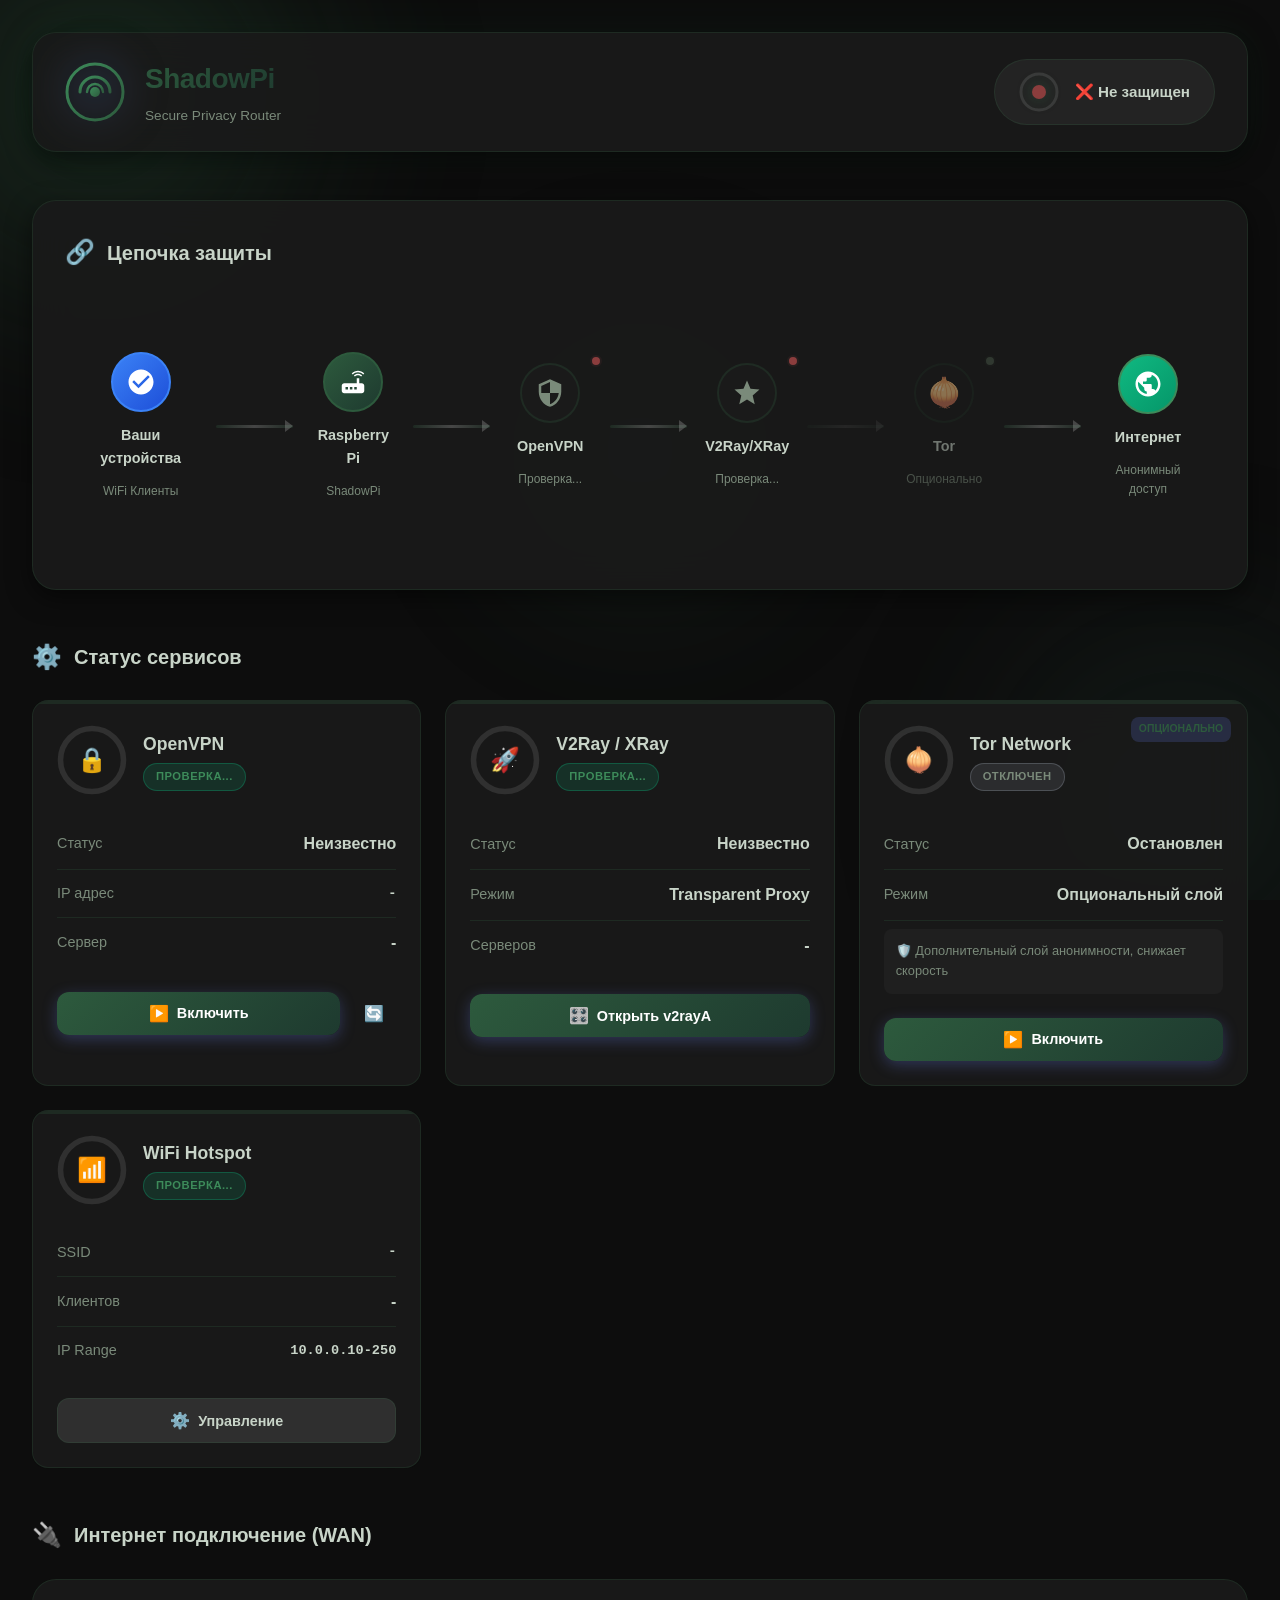
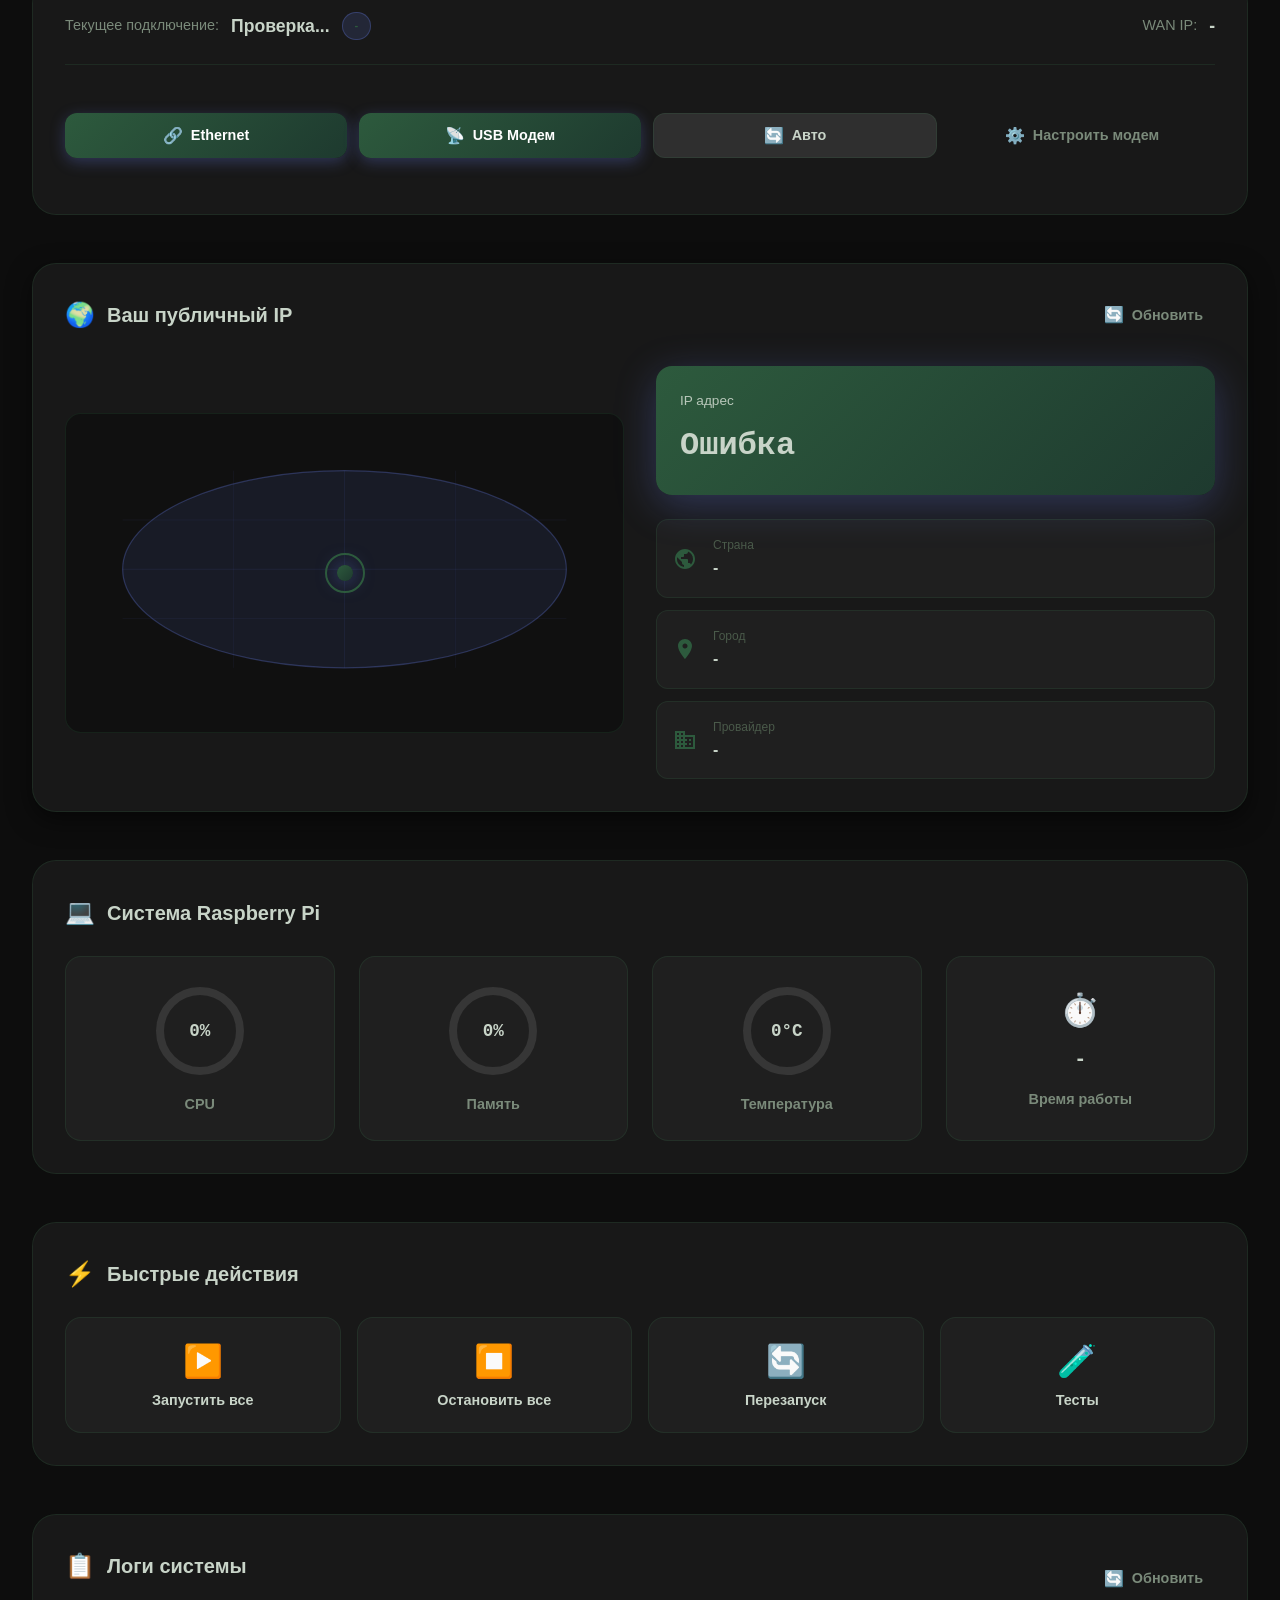
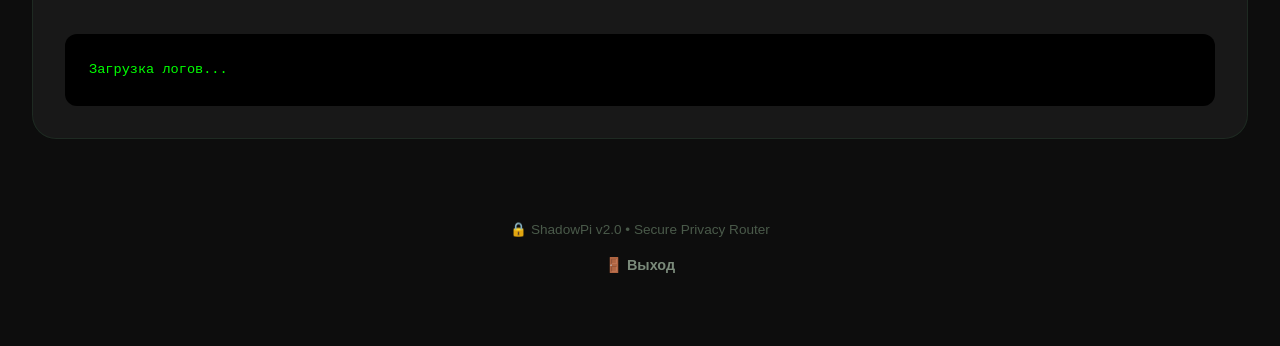
==== web-ui/index.html @ bc1d00bb "ShadowPi: privacy router for Raspberry Pi Wi-Fi router that chains OpenVPN, V2Ray/Xray and optional " ====
<!DOCTYPE html>
<html lang="ru">

<head>
    <meta charset="UTF-8">
    <meta name="viewport" content="width=device-width, initial-scale=1.0">
    <title>ShadowPi Control Panel</title>
    <meta name="description" content="ShadowPi - Панель управления защищённым роутером на Raspberry Pi">
    <!-- No external resources - full privacy -->
    <link rel="stylesheet" href="style.css">
</head>

<body>
    <!-- Animated Background -->
    <div class="bg-animation">
        <div class="floating-orb orb-1"></div>
        <div class="floating-orb orb-2"></div>
        <div class="floating-orb orb-3"></div>
    </div>

    <div class="container">
        <header>
            <div class="logo">
                <div class="logo-icon">
                    <svg viewBox="0 0 60 60" fill="none">
                        <circle cx="30" cy="30" r="28" stroke="url(#logoGrad)" stroke-width="3" />
                        <path d="M15 30C15 21.7157 21.7157 15 30 15C38.2843 15 45 21.7157 45 30" stroke="url(#logoGrad)"
                            stroke-width="3" stroke-linecap="round" />
                        <path d="M22 30C22 25.5817 25.5817 22 30 22C34.4183 22 38 25.5817 38 30" stroke="url(#logoGrad)"
                            stroke-width="2.5" stroke-linecap="round" />
                        <circle cx="30" cy="30" r="5" fill="url(#logoGrad)" />
                        <defs>
                            <linearGradient id="logoGrad" x1="0%" y1="0%" x2="100%" y2="100%">
                                <stop offset="0%" style="stop-color:#3d8b5a" />
                                <stop offset="100%" style="stop-color:#2d5a3d" />
                            </linearGradient>
                        </defs>
                    </svg>
                </div>
                <div class="logo-text">
                    <h1>ShadowPi</h1>
                    <span class="logo-subtitle">Secure Privacy Router</span>
                </div>
            </div>
            <div class="header-status">
                <div class="status-badge" id="mainStatus">
                    <div class="status-ring">
                        <svg viewBox="0 0 40 40">
                            <circle cx="20" cy="20" r="18" class="status-ring-bg" />
                            <circle cx="20" cy="20" r="18" class="status-ring-progress" id="statusRing" />
                        </svg>
                        <span class="status-dot"></span>
                    </div>
                    <span id="statusText">Проверка...</span>
                </div>
            </div>
        </header>

        <!-- Proxy Chain Visualization -->
        <section class="proxy-chain-section">
            <h2 class="section-title">
                <span class="section-icon">🔗</span>
                Цепочка защиты
            </h2>
            <div class="proxy-chain">
                <div class="chain-node client-node" id="chainClient">
                    <div class="node-icon">
                        <svg viewBox="0 0 24 24" fill="currentColor">
                            <path
                                d="M12 2C6.48 2 2 6.48 2 12s4.48 10 10 10 10-4.48 10-10S17.52 2 12 2zm-2 15l-5-5 1.41-1.41L10 14.17l7.59-7.59L19 8l-9 9z" />
                        </svg>
                    </div>
                    <span class="node-label">Ваши устройства</span>
                    <span class="node-detail">WiFi Клиенты</span>
                </div>

                <div class="chain-arrow active" id="arrowWifi">
                    <div class="arrow-line"></div>
                    <div class="arrow-packets">
                        <span class="packet"></span>
                        <span class="packet"></span>
                        <span class="packet"></span>
                    </div>
                </div>

                <div class="chain-node router-node" id="chainRouter">
                    <div class="node-icon">
                        <svg viewBox="0 0 24 24" fill="currentColor">
                            <path
                                d="M20.2 5.9l.8-.8C19.6 3.7 17.8 3 16 3s-3.6.7-5 2.1l.8.8C13 4.8 14.5 4.2 16 4.2s3 .6 4.2 1.7zm-.9.8c-.9-.9-2.1-1.4-3.3-1.4s-2.4.5-3.3 1.4l.8.8c.7-.7 1.6-1 2.5-1 .9 0 1.8.3 2.5 1l.8-.8zM19 13h-2V9h-2v4H5c-1.1 0-2 .9-2 2v4c0 1.1.9 2 2 2h14c1.1 0 2-.9 2-2v-4c0-1.1-.9-2-2-2zM8 18H6v-2h2v2zm3.5 0h-2v-2h2v2zm3.5 0h-2v-2h2v2z" />
                        </svg>
                    </div>
                    <span class="node-label">Raspberry Pi</span>
                    <span class="node-detail">ShadowPi</span>
                </div>

                <div class="chain-arrow" id="arrowVpn">
                    <div class="arrow-line"></div>
                    <div class="arrow-packets">
                        <span class="packet"></span>
                        <span class="packet"></span>
                        <span class="packet"></span>
                    </div>
                </div>

                <div class="chain-node vpn-node" id="chainVpn">
                    <div class="node-status"></div>
                    <div class="node-icon">
                        <svg viewBox="0 0 24 24" fill="currentColor">
                            <path
                                d="M12 1L3 5v6c0 5.55 3.84 10.74 9 12 5.16-1.26 9-6.45 9-12V5l-9-4zm0 10.99h7c-.53 4.12-3.28 7.79-7 8.94V12H5V6.3l7-3.11v8.8z" />
                        </svg>
                    </div>
                    <span class="node-label">OpenVPN</span>
                    <span class="node-detail" id="vpnChainStatus">Проверка...</span>
                </div>

                <div class="chain-arrow" id="arrowV2ray">
                    <div class="arrow-line"></div>
                    <div class="arrow-packets">
                        <span class="packet"></span>
                        <span class="packet"></span>
                        <span class="packet"></span>
                    </div>
                </div>

                <div class="chain-node v2ray-node" id="chainV2ray">
                    <div class="node-status"></div>
                    <div class="node-icon">
                        <svg viewBox="0 0 24 24" fill="currentColor">
                            <path
                                d="M12 17.27L18.18 21l-1.64-7.03L22 9.24l-7.19-.61L12 2 9.19 8.63 2 9.24l5.46 4.73L5.82 21z" />
                        </svg>
                    </div>
                    <span class="node-label">V2Ray/XRay</span>
                    <span class="node-detail" id="v2rayChainStatus">Проверка...</span>
                </div>

                <div class="chain-arrow optional" id="arrowTor">
                    <div class="arrow-line"></div>
                    <div class="arrow-packets">
                        <span class="packet"></span>
                        <span class="packet"></span>
                        <span class="packet"></span>
                    </div>
                </div>

                <div class="chain-node tor-node optional" id="chainTor">
                    <div class="node-status"></div>
                    <div class="node-icon">🧅</div>
                    <span class="node-label">Tor</span>
                    <span class="node-detail" id="torChainStatus">Опционально</span>
                </div>

                <div class="chain-arrow" id="arrowInternet">
                    <div class="arrow-line"></div>
                    <div class="arrow-packets">
                        <span class="packet"></span>
                        <span class="packet"></span>
                        <span class="packet"></span>
                    </div>
                </div>

                <div class="chain-node internet-node">
                    <div class="node-icon">
                        <svg viewBox="0 0 24 24" fill="currentColor">
                            <path
                                d="M12 2C6.48 2 2 6.48 2 12s4.48 10 10 10 10-4.48 10-10S17.52 2 12 2zm-1 17.93c-3.95-.49-7-3.85-7-7.93 0-.62.08-1.21.21-1.79L9 15v1c0 1.1.9 2 2 2v1.93zm6.9-2.54c-.26-.81-1-1.39-1.9-1.39h-1v-3c0-.55-.45-1-1-1H8v-2h2c.55 0 1-.45 1-1V7h2c1.1 0 2-.9 2-2v-.41c2.93 1.19 5 4.06 5 7.41 0 2.08-.8 3.97-2.1 5.39z" />
                        </svg>
                    </div>
                    <span class="node-label">Интернет</span>
                    <span class="node-detail" id="internetStatus">Анонимный доступ</span>
                </div>
            </div>
        </section>

        <!-- Services Status Grid -->
        <section class="services-section">
            <h2 class="section-title">
                <span class="section-icon">⚙️</span>
                Статус сервисов
            </h2>
            <div class="services-grid">
                <!-- VPN Service Card -->
                <div class="service-card vpn-service" id="vpnCard">
                    <div class="service-header">
                        <div class="service-gauge">
                            <svg viewBox="0 0 100 100" class="gauge-svg">
                                <circle cx="50" cy="50" r="45" class="gauge-bg" />
                                <circle cx="50" cy="50" r="45" class="gauge-progress vpn-gauge" id="vpnGauge" />
                            </svg>
                            <div class="gauge-icon">🔒</div>
                        </div>
                        <div class="service-info">
                            <h3>OpenVPN</h3>
                            <span class="service-badge" id="vpnBadge">Проверка...</span>
                        </div>
                    </div>
                    <div class="service-details">
                        <div class="detail-row">
                            <span class="detail-label">Статус</span>
                            <span class="detail-value" id="vpnStatus">Неизвестно</span>
                        </div>
                        <div class="detail-row">
                            <span class="detail-label">IP адрес</span>
                            <span class="detail-value mono" id="vpnIP">-</span>
                        </div>
                        <div class="detail-row">
                            <span class="detail-label">Сервер</span>
                            <span class="detail-value" id="vpnServer">-</span>
                        </div>
                    </div>
                    <div class="service-actions">
                        <button class="btn btn-primary" onclick="toggleVPN()" id="vpnToggleBtn">
                            <span class="btn-icon">▶️</span>
                            <span id="vpnButtonText">Включить</span>
                        </button>
                        <button class="btn btn-ghost" onclick="restartVPN()">
                            <span class="btn-icon">🔄</span>
                        </button>
                    </div>
                </div>

                <!-- V2Ray Service Card -->
                <div class="service-card v2ray-service" id="v2rayCard">
                    <div class="service-header">
                        <div class="service-gauge">
                            <svg viewBox="0 0 100 100" class="gauge-svg">
                                <circle cx="50" cy="50" r="45" class="gauge-bg" />
                                <circle cx="50" cy="50" r="45" class="gauge-progress v2ray-gauge" id="v2rayGauge" />
                            </svg>
                            <div class="gauge-icon">🚀</div>
                        </div>
                        <div class="service-info">
                            <h3>V2Ray / XRay</h3>
                            <span class="service-badge" id="v2rayBadge">Проверка...</span>
                        </div>
                    </div>
                    <div class="service-details">
                        <div class="detail-row">
                            <span class="detail-label">Статус</span>
                            <span class="detail-value" id="v2rayStatus">Неизвестно</span>
                        </div>
                        <div class="detail-row">
                            <span class="detail-label">Режим</span>
                            <span class="detail-value" id="v2rayMode">Transparent Proxy</span>
                        </div>
                        <div class="detail-row">
                            <span class="detail-label">Серверов</span>
                            <span class="detail-value" id="v2rayServers">-</span>
                        </div>
                    </div>
                    <div class="service-actions">
                        <button class="btn btn-primary" onclick="openV2rayUI()">
                            <span class="btn-icon">🎛️</span>
                            <span>Открыть v2rayA</span>
                        </button>
                    </div>
                </div>

                <!-- Tor Service Card -->
                <div class="service-card tor-service" id="torCard">
                    <div class="service-header">
                        <div class="service-gauge">
                            <svg viewBox="0 0 100 100" class="gauge-svg">
                                <circle cx="50" cy="50" r="45" class="gauge-bg" />
                                <circle cx="50" cy="50" r="45" class="gauge-progress tor-gauge" id="torGauge" />
                            </svg>
                            <div class="gauge-icon">🧅</div>
                        </div>
                        <div class="service-info">
                            <h3>Tor Network</h3>
                            <span class="service-badge secondary" id="torBadge">Отключен</span>
                        </div>
                        <span class="optional-badge">Опционально</span>
                    </div>
                    <div class="service-details">
                        <div class="detail-row">
                            <span class="detail-label">Статус</span>
                            <span class="detail-value" id="torStatus">Остановлен</span>
                        </div>
                        <div class="detail-row">
                            <span class="detail-label">Режим</span>
                            <span class="detail-value">Опциональный слой</span>
                        </div>
                        <p class="service-note">🛡️ Дополнительный слой анонимности, снижает скорость</p>
                    </div>
                    <div class="service-actions">
                        <button class="btn btn-primary" onclick="toggleTor()" id="torToggleBtn">
                            <span class="btn-icon">▶️</span>
                            <span id="torButtonText">Включить</span>
                        </button>
                    </div>
                </div>

                <!-- WiFi Hotspot Card -->
                <div class="service-card wifi-service" id="wifiCard">
                    <div class="service-header">
                        <div class="service-gauge">
                            <svg viewBox="0 0 100 100" class="gauge-svg">
                                <circle cx="50" cy="50" r="45" class="gauge-bg" />
                                <circle cx="50" cy="50" r="45" class="gauge-progress wifi-gauge" id="wifiGauge" />
                            </svg>
                            <div class="gauge-icon">📶</div>
                        </div>
                        <div class="service-info">
                            <h3>WiFi Hotspot</h3>
                            <span class="service-badge" id="wifiBadge">Проверка...</span>
                        </div>
                    </div>
                    <div class="service-details">
                        <div class="detail-row">
                            <span class="detail-label">SSID</span>
                            <span class="detail-value mono" id="wifiSSID">-</span>
                        </div>
                        <div class="detail-row">
                            <span class="detail-label">Клиентов</span>
                            <span class="detail-value" id="wifiClients">-</span>
                        </div>
                        <div class="detail-row">
                            <span class="detail-label">IP Range</span>
                            <span class="detail-value mono">10.0.0.10-250</span>
                        </div>
                    </div>
                    <div class="service-actions">
                        <button class="btn btn-secondary" onclick="toggleWiFi()" id="wifiToggleBtn">
                            <span class="btn-icon">⚙️</span>
                            <span id="wifiButtonText">Управление</span>
                        </button>
                    </div>
                </div>
            </div>
        </section>

        <!-- WAN Management Section -->
        <section class="wan-section">
            <h2 class="section-title">
                <span class="section-icon">🔌</span>
                Интернет подключение (WAN)
            </h2>
            <div class="wan-card">
                <div class="wan-status">
                    <div class="wan-current">
                        <span class="wan-label">Текущее подключение:</span>
                        <span class="wan-value" id="wanCurrent">Проверка...</span>
                        <span class="wan-type-badge" id="wanTypeBadge">-</span>
                    </div>
                    <div class="wan-ip">
                        <span class="wan-label">WAN IP:</span>
                        <span class="wan-value mono" id="wanIP">-</span>
                    </div>
                </div>

                <div class="wan-interfaces" id="wanInterfaces">
                    <!-- Заполняется динамически через JS -->
                </div>

                <div class="wan-actions">
                    <button class="btn btn-primary" onclick="switchWAN('ethernet')">
                        <span class="btn-icon">🔗</span>
                        Ethernet
                    </button>
                    <button class="btn btn-primary" onclick="switchWAN('modem')">
                        <span class="btn-icon">📡</span>
                        USB Модем
                    </button>
                    <button class="btn btn-secondary" onclick="switchWAN('auto')">
                        <span class="btn-icon">🔄</span>
                        Авто
                    </button>
                    <button class="btn btn-ghost" onclick="setupModem()">
                        <span class="btn-icon">⚙️</span>
                        Настроить модем
                    </button>
                </div>

                <div class="modem-info" id="modemInfo" style="display: none;">
                    <div class="modem-header">
                        <span class="modem-icon">📱</span>
                        <span class="modem-name" id="modemName">USB Модем</span>
                        <span class="modem-signal" id="modemSignal">-</span>
                    </div>
                    <div class="modem-details">
                        <div class="modem-detail">
                            <span>Оператор:</span>
                            <strong id="modemOperator">-</strong>
                        </div>
                        <div class="modem-detail">
                            <span>Статус:</span>
                            <strong id="modemState">-</strong>
                        </div>
                    </div>
                </div>
            </div>
        </section>

        <!-- World Map & IP Section -->
        <section class="ip-section">
            <div class="ip-card">
                <div class="ip-header">
                    <h2>
                        <span class="section-icon">🌍</span>
                        Ваш публичный IP
                    </h2>
                    <button class="btn btn-ghost" onclick="checkIP()">
                        <span class="btn-icon">🔄</span>
                        Обновить
                    </button>
                </div>
                <div class="ip-content">
                    <div class="ip-world-map">
                        <div class="world-map-bg">
                            <!-- Simple stylized world map -->
                            <svg viewBox="0 0 400 200" class="map-svg">
                                <!-- Continents simplified -->
                                <ellipse cx="200" cy="100" rx="180" ry="80" fill="rgba(102,126,234,0.1)"
                                    stroke="rgba(102,126,234,0.3)" stroke-width="1" />
                                <!-- Grid lines -->
                                <line x1="20" y1="100" x2="380" y2="100" stroke="rgba(102,126,234,0.15)"
                                    stroke-width="0.5" />
                                <line x1="200" y1="20" x2="200" y2="180" stroke="rgba(102,126,234,0.15)"
                                    stroke-width="0.5" />
                                <line x1="110" y1="20" x2="110" y2="180" stroke="rgba(102,126,234,0.1)"
                                    stroke-width="0.5" />
                                <line x1="290" y1="20" x2="290" y2="180" stroke="rgba(102,126,234,0.1)"
                                    stroke-width="0.5" />
                                <line x1="20" y1="60" x2="380" y2="60" stroke="rgba(102,126,234,0.1)"
                                    stroke-width="0.5" />
                                <line x1="20" y1="140" x2="380" y2="140" stroke="rgba(102,126,234,0.1)"
                                    stroke-width="0.5" />
                            </svg>
                            <div class="location-marker" id="locationMarker">
                                <div class="marker-ping"></div>
                                <div class="marker-dot"></div>
                            </div>
                        </div>
                    </div>
                    <div class="ip-info">
                        <div class="ip-main-display">
                            <span class="ip-label">IP адрес</span>
                            <span class="ip-value" id="publicIP">Проверка...</span>
                        </div>
                        <div class="ip-details-grid">
                            <div class="ip-detail">
                                <svg viewBox="0 0 24 24" fill="currentColor" class="detail-icon">
                                    <path
                                        d="M12 2C6.48 2 2 6.48 2 12s4.48 10 10 10 10-4.48 10-10S17.52 2 12 2zm-1 17.93c-3.95-.49-7-3.85-7-7.93 0-.62.08-1.21.21-1.79L9 15v1c0 1.1.9 2 2 2v1.93zm6.9-2.54c-.26-.81-1-1.39-1.9-1.39h-1v-3c0-.55-.45-1-1-1H8v-2h2c.55 0 1-.45 1-1V7h2c1.1 0 2-.9 2-2v-.41c2.93 1.19 5 4.06 5 7.41 0 2.08-.8 3.97-2.1 5.39z" />
                                </svg>
                                <div class="detail-content">
                                    <span class="detail-label">Страна</span>
                                    <span class="detail-value" id="ipCountry">-</span>
                                </div>
                            </div>
                            <div class="ip-detail">
                                <svg viewBox="0 0 24 24" fill="currentColor" class="detail-icon">
                                    <path
                                        d="M12 2C8.13 2 5 5.13 5 9c0 5.25 7 13 7 13s7-7.75 7-13c0-3.87-3.13-7-7-7zm0 9.5c-1.38 0-2.5-1.12-2.5-2.5s1.12-2.5 2.5-2.5 2.5 1.12 2.5 2.5-1.12 2.5-2.5 2.5z" />
                                </svg>
                                <div class="detail-content">
                                    <span class="detail-label">Город</span>
                                    <span class="detail-value" id="ipCity">-</span>
                                </div>
                            </div>
                            <div class="ip-detail">
                                <svg viewBox="0 0 24 24" fill="currentColor" class="detail-icon">
                                    <path
                                        d="M12 7V3H2v18h20V7H12zM6 19H4v-2h2v2zm0-4H4v-2h2v2zm0-4H4V9h2v2zm0-4H4V5h2v2zm4 12H8v-2h2v2zm0-4H8v-2h2v2zm0-4H8V9h2v2zm0-4H8V5h2v2zm10 12h-8v-2h2v-2h-2v-2h2v-2h-2V9h8v10zm-2-8h-2v2h2v-2zm0 4h-2v2h2v-2z" />
                                </svg>
                                <div class="detail-content">
                                    <span class="detail-label">Провайдер</span>
                                    <span class="detail-value" id="ipOrg">-</span>
                                </div>
                            </div>
                        </div>
                    </div>
                </div>
            </div>
        </section>

        <!-- System Stats Section -->
        <section class="system-section">
            <div class="system-card">
                <h2 class="section-title">
                    <span class="section-icon">💻</span>
                    Система Raspberry Pi
                </h2>
                <div class="system-stats-grid">
                    <div class="stat-card">
                        <div class="stat-ring">
                            <svg viewBox="0 0 100 100">
                                <circle cx="50" cy="50" r="40" class="stat-ring-bg" />
                                <circle cx="50" cy="50" r="40" class="stat-ring-progress cpu-ring" id="cpuRing" />
                            </svg>
                            <div class="stat-ring-value" id="cpuValue">0%</div>
                        </div>
                        <span class="stat-label">CPU</span>
                    </div>
                    <div class="stat-card">
                        <div class="stat-ring">
                            <svg viewBox="0 0 100 100">
                                <circle cx="50" cy="50" r="40" class="stat-ring-bg" />
                                <circle cx="50" cy="50" r="40" class="stat-ring-progress mem-ring" id="memRing" />
                            </svg>
                            <div class="stat-ring-value" id="memValue">0%</div>
                        </div>
                        <span class="stat-label">Память</span>
                    </div>
                    <div class="stat-card">
                        <div class="stat-ring">
                            <svg viewBox="0 0 100 100">
                                <circle cx="50" cy="50" r="40" class="stat-ring-bg" />
                                <circle cx="50" cy="50" r="40" class="stat-ring-progress temp-ring" id="tempRing" />
                            </svg>
                            <div class="stat-ring-value" id="tempValue">0°C</div>
                        </div>
                        <span class="stat-label">Температура</span>
                    </div>
                    <div class="stat-card uptime-card">
                        <div class="uptime-display">
                            <span class="uptime-icon">⏱️</span>
                            <span class="uptime-value" id="uptimeValue">-</span>
                        </div>
                        <span class="stat-label">Время работы</span>
                    </div>
                </div>
            </div>
        </section>

        <!-- Quick Actions Section -->
        <section class="actions-section">
            <div class="actions-card">
                <h2 class="section-title">
                    <span class="section-icon">⚡</span>
                    Быстрые действия
                </h2>
                <div class="actions-grid">
                    <button class="action-btn action-start" onclick="startAll()">
                        <div class="action-icon">▶️</div>
                        <span class="action-label">Запустить все</span>
                    </button>
                    <button class="action-btn action-stop" onclick="stopAll()">
                        <div class="action-icon">⏹️</div>
                        <span class="action-label">Остановить все</span>
                    </button>
                    <button class="action-btn action-restart" onclick="restartAll()">
                        <div class="action-icon">🔄</div>
                        <span class="action-label">Перезапуск</span>
                    </button>
                    <button class="action-btn action-test" onclick="runTests()">
                        <div class="action-icon">🧪</div>
                        <span class="action-label">Тесты</span>
                    </button>
                </div>
            </div>
        </section>

        <!-- Logs Section -->
        <section class="logs-section">
            <div class="logs-card">
                <div class="logs-header">
                    <h2 class="section-title">
                        <span class="section-icon">📋</span>
                        Логи системы
                    </h2>
                    <button class="btn btn-ghost" onclick="refreshLogs()">
                        <span class="btn-icon">🔄</span>
                        Обновить
                    </button>
                </div>
                <div class="logs-container" id="logs">
                    <pre>Загрузка логов...</pre>
                </div>
            </div>
        </section>

        <footer>
            <p>🔒 ShadowPi v2.0 • Secure Privacy Router</p>
            <button class="btn btn-ghost" onclick="logout()" style="margin-top: 0.5rem;">🚪 Выход</button>
        </footer>
    </div>

    <!-- Toast Notifications Container -->
    <div class="toast-container" id="toastContainer"></div>

    <script src="app.js"></script>
</body>

</html>
---- web-ui/style.css ----
/* ShadowPi Control Panel - Enhanced Styles v2.0 */

:root {
    /* Color Palette - Matrix Dark Theme */
    --bg-primary: #0d0d0d;
    --bg-secondary: #1a1a1a;
    --bg-card: rgba(26, 26, 26, 0.9);
    --bg-card-hover: rgba(40, 40, 40, 0.95);

    /* Accent Colors - Muted Matrix Green */
    --accent-primary: #2d5a3d;
    --accent-secondary: #1e3a2f;
    --accent-gradient: linear-gradient(135deg, #2d5a3d 0%, #1e3a2f 100%);

    /* Status Colors */
    --success: #3d8b5a;
    --success-glow: rgba(61, 139, 90, 0.35);
    --warning: #8b7a3d;
    --warning-glow: rgba(139, 122, 61, 0.35);
    --danger: #8b3d3d;
    --danger-glow: rgba(139, 61, 61, 0.35);
    --info: #3d6b8b;

    /* Text Colors */
    --text-primary: #c8d4c8;
    --text-secondary: #7a8a7a;
    --text-muted: #4a5a4a;

    /* Borders */
    --border-color: rgba(61, 139, 90, 0.15);
    --border-glow: rgba(61, 139, 90, 0.25);

    /* Sizing */
    --radius-sm: 8px;
    --radius-md: 12px;
    --radius-lg: 16px;
    --radius-xl: 24px;

    /* Shadows */
    --shadow-sm: 0 2px 8px rgba(0, 0, 0, 0.4);
    --shadow-md: 0 8px 24px rgba(0, 0, 0, 0.5);
    --shadow-lg: 0 16px 48px rgba(0, 0, 0, 0.6);
    --shadow-glow: 0 0 40px rgba(61, 139, 90, 0.1);
}

/* Reset & Base */
*,
*::before,
*::after {
    margin: 0;
    padding: 0;
    box-sizing: border-box;
}

html {
    scroll-behavior: smooth;
}

body {
    font-family: -apple-system, BlinkMacSystemFont, 'Segoe UI', Roboto, 'Helvetica Neue', Arial, sans-serif;
    background: var(--bg-primary);
    color: var(--text-primary);
    min-height: 100vh;
    line-height: 1.6;
    overflow-x: hidden;
}

/* Animated Background */
.bg-animation {
    position: fixed;
    top: 0;
    left: 0;
    width: 100%;
    height: 100%;
    pointer-events: none;
    z-index: 0;
    overflow: hidden;
}

.floating-orb {
    position: absolute;
    border-radius: 50%;
    filter: blur(80px);
    opacity: 0.4;
    animation: float 20s infinite ease-in-out;
}

.orb-1 {
    width: 600px;
    height: 600px;
    background: radial-gradient(circle, var(--accent-primary) 0%, transparent 70%);
    top: -200px;
    left: -200px;
    animation-delay: 0s;
}

.orb-2 {
    width: 500px;
    height: 500px;
    background: radial-gradient(circle, var(--accent-secondary) 0%, transparent 70%);
    bottom: -150px;
    right: -150px;
    animation-delay: -7s;
}

.orb-3 {
    width: 400px;
    height: 400px;
    background: radial-gradient(circle, var(--success) 0%, transparent 70%);
    top: 50%;
    left: 50%;
    transform: translate(-50%, -50%);
    animation-delay: -14s;
    opacity: 0.2;
}

@keyframes float {

    0%,
    100% {
        transform: translate(0, 0) scale(1);
    }

    25% {
        transform: translate(50px, -30px) scale(1.05);
    }

    50% {
        transform: translate(-30px, 50px) scale(0.95);
    }

    75% {
        transform: translate(-50px, -20px) scale(1.02);
    }
}

/* Container */
.container {
    max-width: 1400px;
    margin: 0 auto;
    padding: 2rem;
    position: relative;
    z-index: 1;
}

/* Header */
header {
    display: flex;
    justify-content: space-between;
    align-items: center;
    margin-bottom: 3rem;
    padding: 1.5rem 2rem;
    background: var(--bg-card);
    backdrop-filter: blur(20px);
    border-radius: var(--radius-xl);
    border: 1px solid var(--border-color);
    box-shadow: var(--shadow-md), var(--shadow-glow);
}

.logo {
    display: flex;
    align-items: center;
    gap: 1.25rem;
}

.logo-icon {
    width: 60px;
    height: 60px;
    display: flex;
    align-items: center;
    justify-content: center;
    animation: pulse-glow 3s infinite ease-in-out;
}

.logo-icon svg {
    width: 100%;
    height: 100%;
    filter: drop-shadow(0 0 20px rgba(102, 126, 234, 0.5));
}

@keyframes pulse-glow {

    0%,
    100% {
        filter: drop-shadow(0 0 20px rgba(102, 126, 234, 0.5));
    }

    50% {
        filter: drop-shadow(0 0 30px rgba(102, 126, 234, 0.8));
    }
}

.logo-text h1 {
    font-size: 1.75rem;
    font-weight: 800;
    background: var(--accent-gradient);
    -webkit-background-clip: text;
    -webkit-text-fill-color: transparent;
    background-clip: text;
    letter-spacing: -0.5px;
}

.logo-subtitle {
    font-size: 0.85rem;
    color: var(--text-secondary);
    font-weight: 500;
}

/* Status Badge */
.header-status {
    display: flex;
    align-items: center;
}

.status-badge {
    display: flex;
    align-items: center;
    gap: 1rem;
    padding: 0.75rem 1.5rem;
    background: rgba(255, 255, 255, 0.05);
    border-radius: 50px;
    border: 1px solid var(--border-color);
}

.status-ring {
    position: relative;
    width: 40px;
    height: 40px;
}

.status-ring svg {
    width: 100%;
    height: 100%;
    transform: rotate(-90deg);
}

.status-ring-bg {
    fill: none;
    stroke: rgba(255, 255, 255, 0.1);
    stroke-width: 3;
}

.status-ring-progress {
    fill: none;
    stroke: var(--success);
    stroke-width: 3;
    stroke-linecap: round;
    stroke-dasharray: 113;
    stroke-dashoffset: 0;
    transition: stroke-dashoffset 0.5s ease, stroke 0.3s ease;
}

.status-dot {
    position: absolute;
    top: 50%;
    left: 50%;
    transform: translate(-50%, -50%);
    width: 14px;
    height: 14px;
    background: var(--success);
    border-radius: 50%;
    box-shadow: 0 0 15px var(--success-glow);
    animation: pulse 2s infinite;
}

@keyframes pulse {

    0%,
    100% {
        transform: translate(-50%, -50%) scale(1);
        opacity: 1;
    }

    50% {
        transform: translate(-50%, -50%) scale(1.1);
        opacity: 0.8;
    }
}

#statusText {
    font-weight: 600;
    font-size: 0.95rem;
}

/* Section Titles */
.section-title {
    display: flex;
    align-items: center;
    gap: 0.75rem;
    font-size: 1.25rem;
    font-weight: 700;
    margin-bottom: 1.5rem;
    color: var(--text-primary);
}

.section-icon {
    font-size: 1.5rem;
}

/* Proxy Chain Visualization */
.proxy-chain-section {
    margin-bottom: 3rem;
    padding: 2rem;
    background: var(--bg-card);
    backdrop-filter: blur(20px);
    border-radius: var(--radius-xl);
    border: 1px solid var(--border-color);
    box-shadow: var(--shadow-md);
    overflow-x: auto;
}

.proxy-chain {
    display: flex;
    align-items: center;
    justify-content: center;
    gap: 0;
    padding: 2rem 0;
    min-width: 900px;
}

.chain-node {
    display: flex;
    flex-direction: column;
    align-items: center;
    gap: 0.75rem;
    padding: 1.5rem 1rem;
    min-width: 120px;
    position: relative;
    transition: transform 0.3s ease;
}

.chain-node:hover {
    transform: translateY(-5px);
}

.chain-node .node-icon {
    width: 60px;
    height: 60px;
    display: flex;
    align-items: center;
    justify-content: center;
    border-radius: 50%;
    background: var(--bg-secondary);
    border: 2px solid var(--border-color);
    font-size: 1.75rem;
    transition: all 0.3s ease;
}

.chain-node .node-icon svg {
    width: 30px;
    height: 30px;
    fill: var(--text-secondary);
    transition: fill 0.3s ease;
}

.chain-node.active .node-icon {
    border-color: var(--success);
    box-shadow: 0 0 25px var(--success-glow);
}

.chain-node.active .node-icon svg {
    fill: var(--success);
}

.chain-node .node-status {
    position: absolute;
    top: 1rem;
    right: 0.5rem;
    width: 12px;
    height: 12px;
    border-radius: 50%;
    background: var(--text-muted);
    border: 2px solid var(--bg-card);
    transition: all 0.3s ease;
}

.chain-node.active .node-status {
    background: var(--success);
    box-shadow: 0 0 10px var(--success-glow);
}

.chain-node.inactive .node-status {
    background: var(--danger);
}

.chain-node .node-label {
    font-weight: 600;
    font-size: 0.9rem;
    color: var(--text-primary);
    text-align: center;
}

.chain-node .node-detail {
    font-size: 0.75rem;
    color: var(--text-secondary);
    text-align: center;
}

/* Specific node styles */
.client-node .node-icon {
    background: linear-gradient(135deg, #3b82f6 0%, #1d4ed8 100%);
    border-color: #3b82f6;
}

.client-node .node-icon svg {
    fill: white;
}

.router-node .node-icon {
    background: var(--accent-gradient);
    border-color: var(--accent-primary);
    animation: glow-pulse 2s infinite;
}

.router-node .node-icon svg {
    fill: white;
}

@keyframes glow-pulse {

    0%,
    100% {
        box-shadow: 0 0 20px rgba(102, 126, 234, 0.4);
    }

    50% {
        box-shadow: 0 0 35px rgba(102, 126, 234, 0.7);
    }
}

.internet-node .node-icon {
    background: linear-gradient(135deg, #10b981 0%, #059669 100%);
    border-color: var(--success);
}

.internet-node .node-icon svg {
    fill: white;
}

.chain-node.optional {
    opacity: 0.5;
    transition: opacity 0.3s ease;
}

.chain-node.optional.active {
    opacity: 1;
}

/* Chain Arrows */
.chain-arrow {
    display: flex;
    align-items: center;
    position: relative;
    width: 80px;
    height: 40px;
}

.chain-arrow .arrow-line {
    width: 100%;
    height: 3px;
    background: linear-gradient(90deg, var(--border-color) 0%, rgba(255, 255, 255, 0.2) 50%, var(--border-color) 100%);
    border-radius: 2px;
    position: relative;
}

.chain-arrow .arrow-line::after {
    content: '';
    position: absolute;
    right: -6px;
    top: 50%;
    transform: translateY(-50%);
    border: 6px solid transparent;
    border-left: 8px solid rgba(255, 255, 255, 0.2);
}

.chain-arrow.active .arrow-line {
    background: linear-gradient(90deg, var(--success) 0%, rgba(16, 185, 129, 0.5) 50%, var(--success) 100%);
}

.chain-arrow.active .arrow-line::after {
    border-left-color: var(--success);
}

.chain-arrow.optional {
    opacity: 0.3;
}

.chain-arrow.optional.active {
    opacity: 1;
}

/* Animated Packets */
.arrow-packets {
    position: absolute;
    width: 100%;
    height: 100%;
    top: 0;
    left: 0;
    overflow: hidden;
}

.chain-arrow.active .arrow-packets .packet {
    position: absolute;
    width: 8px;
    height: 8px;
    background: var(--success);
    border-radius: 50%;
    top: 50%;
    transform: translateY(-50%);
    animation: packet-flow 1.5s infinite linear;
    box-shadow: 0 0 10px var(--success-glow);
}

.chain-arrow.active .arrow-packets .packet:nth-child(1) {
    animation-delay: 0s;
}

.chain-arrow.active .arrow-packets .packet:nth-child(2) {
    animation-delay: 0.5s;
}

.chain-arrow.active .arrow-packets .packet:nth-child(3) {
    animation-delay: 1s;
}

@keyframes packet-flow {
    0% {
        left: -10px;
        opacity: 0;
    }

    10% {
        opacity: 1;
    }

    90% {
        opacity: 1;
    }

    100% {
        left: calc(100% + 10px);
        opacity: 0;
    }
}

/* Services Grid */
.services-section {
    margin-bottom: 3rem;
}

.services-grid {
    display: grid;
    grid-template-columns: repeat(auto-fit, minmax(300px, 1fr));
    gap: 1.5rem;
}

.service-card {
    background: var(--bg-card);
    backdrop-filter: blur(20px);
    border-radius: var(--radius-lg);
    border: 1px solid var(--border-color);
    padding: 1.5rem;
    transition: all 0.3s ease;
    position: relative;
    overflow: hidden;
}

.service-card::before {
    content: '';
    position: absolute;
    top: 0;
    left: 0;
    right: 0;
    height: 3px;
    background: var(--border-color);
    transition: background 0.3s ease;
}

.service-card.active::before {
    background: var(--success);
    box-shadow: 0 0 20px var(--success-glow);
}

.service-card:hover {
    transform: translateY(-4px);
    border-color: var(--border-glow);
    box-shadow: var(--shadow-lg), var(--shadow-glow);
}

.service-header {
    display: flex;
    align-items: center;
    gap: 1rem;
    margin-bottom: 1.5rem;
    position: relative;
}

.service-gauge {
    position: relative;
    width: 70px;
    height: 70px;
    flex-shrink: 0;
}

.gauge-svg {
    width: 100%;
    height: 100%;
    transform: rotate(-90deg);
}

.gauge-bg {
    fill: none;
    stroke: rgba(255, 255, 255, 0.1);
    stroke-width: 8;
}

.gauge-progress {
    fill: none;
    stroke: var(--text-muted);
    stroke-width: 8;
    stroke-linecap: round;
    stroke-dasharray: 283;
    stroke-dashoffset: 283;
    transition: stroke-dashoffset 0.8s ease, stroke 0.3s ease;
}

.gauge-progress.active {
    stroke: var(--success);
    stroke-dashoffset: 0;
}

.gauge-icon {
    position: absolute;
    top: 50%;
    left: 50%;
    transform: translate(-50%, -50%);
    font-size: 1.5rem;
}

.service-info {
    flex: 1;
}

.service-info h3 {
    font-size: 1.1rem;
    font-weight: 700;
    margin-bottom: 0.25rem;
}

.service-badge {
    display: inline-block;
    padding: 0.25rem 0.75rem;
    border-radius: 20px;
    font-size: 0.7rem;
    font-weight: 600;
    text-transform: uppercase;
    letter-spacing: 0.5px;
    background: rgba(16, 185, 129, 0.15);
    color: var(--success);
    border: 1px solid rgba(16, 185, 129, 0.3);
    transition: all 0.3s ease;
}

.service-badge.secondary {
    background: rgba(156, 163, 175, 0.15);
    color: var(--text-secondary);
    border-color: rgba(156, 163, 175, 0.3);
}

.service-badge.warning {
    background: rgba(245, 158, 11, 0.15);
    color: var(--warning);
    border-color: rgba(245, 158, 11, 0.3);
}

.service-badge.danger {
    background: rgba(239, 68, 68, 0.15);
    color: var(--danger);
    border-color: rgba(239, 68, 68, 0.3);
}

.optional-badge {
    position: absolute;
    top: -0.5rem;
    right: -0.5rem;
    padding: 0.25rem 0.5rem;
    background: rgba(102, 126, 234, 0.2);
    color: var(--accent-primary);
    border-radius: var(--radius-sm);
    font-size: 0.65rem;
    font-weight: 600;
    text-transform: uppercase;
}

.service-details {
    margin-bottom: 1.5rem;
}

.detail-row {
    display: flex;
    justify-content: space-between;
    align-items: center;
    padding: 0.75rem 0;
    border-bottom: 1px solid var(--border-color);
}

.detail-row:last-child {
    border-bottom: none;
}

.detail-label {
    color: var(--text-secondary);
    font-size: 0.9rem;
}

.detail-value {
    font-weight: 600;
    color: var(--text-primary);
}

.detail-value.mono {
    font-family: 'SF Mono', 'Monaco', 'Inconsolata', 'Fira Mono', 'Droid Sans Mono', 'Source Code Pro', 'Courier New', monospace;
    font-size: 0.85rem;
}

.service-note {
    font-size: 0.8rem;
    color: var(--text-secondary);
    padding: 0.75rem;
    background: rgba(255, 255, 255, 0.03);
    border-radius: var(--radius-sm);
    margin-top: 0.5rem;
}

.service-actions {
    display: flex;
    gap: 0.75rem;
}

/* Buttons */
.btn {
    display: inline-flex;
    align-items: center;
    justify-content: center;
    gap: 0.5rem;
    padding: 0.75rem 1.25rem;
    border: none;
    border-radius: var(--radius-md);
    font-weight: 600;
    font-size: 0.9rem;
    cursor: pointer;
    transition: all 0.3s ease;
    flex: 1;
}

.btn:hover {
    transform: translateY(-2px);
}

.btn-icon {
    font-size: 1rem;
}

.btn-primary {
    background: var(--accent-gradient);
    color: white;
    box-shadow: 0 4px 15px rgba(102, 126, 234, 0.3);
}

.btn-primary:hover {
    box-shadow: 0 6px 25px rgba(102, 126, 234, 0.5);
}

.btn-secondary {
    background: rgba(255, 255, 255, 0.1);
    color: var(--text-primary);
    border: 1px solid var(--border-color);
}

.btn-secondary:hover {
    background: rgba(255, 255, 255, 0.15);
}

.btn-ghost {
    background: transparent;
    color: var(--text-secondary);
    padding: 0.5rem 0.75rem;
    flex: none;
}

.btn-ghost:hover {
    background: rgba(255, 255, 255, 0.1);
    color: var(--text-primary);
}

/* IP Section */
.ip-section {
    margin-bottom: 3rem;
}

.ip-card {
    background: var(--bg-card);
    backdrop-filter: blur(20px);
    border-radius: var(--radius-xl);
    border: 1px solid var(--border-color);
    padding: 2rem;
    box-shadow: var(--shadow-md);
}

.ip-header {
    display: flex;
    justify-content: space-between;
    align-items: center;
    margin-bottom: 2rem;
}

.ip-header h2 {
    display: flex;
    align-items: center;
    gap: 0.75rem;
    font-size: 1.25rem;
    font-weight: 700;
}

.ip-content {
    display: grid;
    grid-template-columns: 1fr 1fr;
    gap: 2rem;
    align-items: center;
}

.ip-world-map {
    position: relative;
}

.world-map-bg {
    position: relative;
    padding: 2rem;
    background: rgba(0, 0, 0, 0.3);
    border-radius: var(--radius-lg);
    border: 1px solid var(--border-color);
}

.map-svg {
    width: 100%;
    height: auto;
}

.location-marker {
    position: absolute;
    top: 50%;
    left: 50%;
    transform: translate(-50%, -50%);
}

.marker-ping {
    position: absolute;
    top: 50%;
    left: 50%;
    transform: translate(-50%, -50%);
    width: 40px;
    height: 40px;
    border: 2px solid var(--accent-primary);
    border-radius: 50%;
    animation: ping 1.5s infinite;
}

@keyframes ping {
    0% {
        transform: translate(-50%, -50%) scale(0.5);
        opacity: 1;
    }

    100% {
        transform: translate(-50%, -50%) scale(2);
        opacity: 0;
    }
}

.marker-dot {
    width: 16px;
    height: 16px;
    background: var(--accent-gradient);
    border-radius: 50%;
    box-shadow: 0 0 20px rgba(102, 126, 234, 0.6);
}

.ip-info {
    display: flex;
    flex-direction: column;
    gap: 1.5rem;
}

.ip-main-display {
    display: flex;
    flex-direction: column;
    gap: 0.5rem;
    padding: 1.5rem;
    background: var(--accent-gradient);
    border-radius: var(--radius-lg);
    box-shadow: 0 10px 40px rgba(102, 126, 234, 0.3);
}

.ip-label {
    font-size: 0.85rem;
    opacity: 0.9;
}

.ip-value {
    font-family: 'SF Mono', 'Monaco', 'Inconsolata', 'Fira Mono', 'Droid Sans Mono', 'Source Code Pro', 'Courier New', monospace;
    font-size: 2rem;
    font-weight: 700;
}

.ip-details-grid {
    display: flex;
    flex-direction: column;
    gap: 0.75rem;
}

.ip-detail {
    display: flex;
    align-items: center;
    gap: 1rem;
    padding: 1rem;
    background: rgba(255, 255, 255, 0.03);
    border-radius: var(--radius-md);
    border: 1px solid var(--border-color);
}

.detail-icon {
    width: 24px;
    height: 24px;
    fill: var(--accent-primary);
    flex-shrink: 0;
}

.detail-content {
    display: flex;
    flex-direction: column;
}

.detail-content .detail-label {
    font-size: 0.75rem;
    color: var(--text-muted);
}

.detail-content .detail-value {
    font-weight: 600;
}

/* System Section */
.system-section {
    margin-bottom: 3rem;
}

.system-card {
    background: var(--bg-card);
    backdrop-filter: blur(20px);
    border-radius: var(--radius-xl);
    border: 1px solid var(--border-color);
    padding: 2rem;
}

.system-stats-grid {
    display: grid;
    grid-template-columns: repeat(4, 1fr);
    gap: 1.5rem;
}

.stat-card {
    display: flex;
    flex-direction: column;
    align-items: center;
    gap: 0.75rem;
    padding: 1.5rem;
    background: rgba(255, 255, 255, 0.03);
    border-radius: var(--radius-lg);
    border: 1px solid var(--border-color);
}

.stat-ring {
    position: relative;
    width: 100px;
    height: 100px;
}

.stat-ring svg {
    width: 100%;
    height: 100%;
    transform: rotate(-90deg);
}

.stat-ring-bg {
    fill: none;
    stroke: rgba(255, 255, 255, 0.1);
    stroke-width: 8;
}

.stat-ring-progress {
    fill: none;
    stroke: var(--accent-primary);
    stroke-width: 8;
    stroke-linecap: round;
    stroke-dasharray: 251;
    stroke-dashoffset: 251;
    transition: stroke-dashoffset 0.8s ease, stroke 0.3s ease;
}

.stat-ring-value {
    position: absolute;
    top: 50%;
    left: 50%;
    transform: translate(-50%, -50%);
    font-family: 'SF Mono', 'Monaco', 'Inconsolata', 'Fira Mono', 'Droid Sans Mono', 'Source Code Pro', 'Courier New', monospace;
    font-size: 1.1rem;
    font-weight: 700;
}

.stat-label {
    font-weight: 600;
    color: var(--text-secondary);
    font-size: 0.9rem;
}

.uptime-card {
    justify-content: center;
}

.uptime-display {
    display: flex;
    flex-direction: column;
    align-items: center;
    gap: 0.5rem;
}

.uptime-icon {
    font-size: 2rem;
}

.uptime-value {
    font-family: 'SF Mono', 'Monaco', 'Inconsolata', 'Fira Mono', 'Droid Sans Mono', 'Source Code Pro', 'Courier New', monospace;
    font-size: 1.25rem;
    font-weight: 600;
    color: var(--text-primary);
}

/* Actions Section */
.actions-section {
    margin-bottom: 3rem;
}

.actions-card {
    background: var(--bg-card);
    backdrop-filter: blur(20px);
    border-radius: var(--radius-xl);
    border: 1px solid var(--border-color);
    padding: 2rem;
}

.actions-grid {
    display: grid;
    grid-template-columns: repeat(4, 1fr);
    gap: 1rem;
}

.action-btn {
    display: flex;
    flex-direction: column;
    align-items: center;
    gap: 0.75rem;
    padding: 1.5rem;
    background: rgba(255, 255, 255, 0.03);
    border: 1px solid var(--border-color);
    border-radius: var(--radius-lg);
    cursor: pointer;
    transition: all 0.3s ease;
}

.action-btn:hover {
    transform: translateY(-4px);
    border-color: var(--border-glow);
}

.action-icon {
    font-size: 2rem;
}

.action-label {
    font-weight: 600;
    font-size: 0.9rem;
    color: var(--text-primary);
}

.action-start:hover {
    background: rgba(16, 185, 129, 0.1);
    border-color: var(--success);
}

.action-stop:hover {
    background: rgba(239, 68, 68, 0.1);
    border-color: var(--danger);
}

.action-restart:hover {
    background: rgba(245, 158, 11, 0.1);
    border-color: var(--warning);
}

.action-test:hover {
    background: rgba(102, 126, 234, 0.1);
    border-color: var(--accent-primary);
}

/* Logs Section */
.logs-section {
    margin-bottom: 3rem;
}

.logs-card {
    background: var(--bg-card);
    backdrop-filter: blur(20px);
    border-radius: var(--radius-xl);
    border: 1px solid var(--border-color);
    padding: 2rem;
}

.logs-header {
    display: flex;
    justify-content: space-between;
    align-items: center;
    margin-bottom: 1.5rem;
}

.logs-container {
    background: #000;
    border-radius: var(--radius-md);
    padding: 1.5rem;
    max-height: 350px;
    overflow-y: auto;
    font-family: 'SF Mono', 'Monaco', 'Inconsolata', 'Fira Mono', 'Droid Sans Mono', 'Source Code Pro', 'Courier New', monospace;
    font-size: 0.85rem;
    line-height: 1.8;
}

.logs-container pre {
    margin: 0;
    color: #00ff00;
}

/* Footer */
footer {
    text-align: center;
    padding: 2rem;
    color: var(--text-muted);
    font-size: 0.85rem;
}

/* Toast Notifications */
.toast-container {
    position: fixed;
    top: 20px;
    right: 20px;
    z-index: 9999;
    display: flex;
    flex-direction: column;
    gap: 0.75rem;
}

.toast {
    display: flex;
    align-items: center;
    gap: 0.75rem;
    padding: 1rem 1.5rem;
    background: var(--bg-card);
    backdrop-filter: blur(20px);
    border-radius: var(--radius-md);
    border: 1px solid var(--border-color);
    box-shadow: var(--shadow-lg);
    animation: slideIn 0.3s ease;
    min-width: 300px;
}

.toast.success {
    border-left: 4px solid var(--success);
}

.toast.error {
    border-left: 4px solid var(--danger);
}

.toast.warning {
    border-left: 4px solid var(--warning);
}

@keyframes slideIn {
    from {
        transform: translateX(100%);
        opacity: 0;
    }

    to {
        transform: translateX(0);
        opacity: 1;
    }
}

/* Scrollbar */
::-webkit-scrollbar {
    width: 8px;
    height: 8px;
}

::-webkit-scrollbar-track {
    background: var(--bg-secondary);
    border-radius: 4px;
}

::-webkit-scrollbar-thumb {
    background: var(--accent-primary);
    border-radius: 4px;
}

::-webkit-scrollbar-thumb:hover {
    background: var(--accent-secondary);
}

/* Responsive */
@media (max-width: 1200px) {
    .system-stats-grid {
        grid-template-columns: repeat(2, 1fr);
    }

    .actions-grid {
        grid-template-columns: repeat(2, 1fr);
    }
}

@media (max-width: 900px) {
    .container {
        padding: 1rem;
    }

    header {
        flex-direction: column;
        gap: 1.5rem;
        text-align: center;
    }

    .proxy-chain {
        min-width: 100%;
        flex-wrap: wrap;
        gap: 1rem;
    }

    .chain-arrow {
        width: 40px;
    }

    .ip-content {
        grid-template-columns: 1fr;
    }

    .services-grid {
        grid-template-columns: 1fr;
    }
}

@media (max-width: 600px) {
    .logo-text h1 {
        font-size: 1.25rem;
    }

    .system-stats-grid,
    .actions-grid {
        grid-template-columns: 1fr;
    }

    .ip-value {
        font-size: 1.5rem;
    }
}

/* WAN Management Section */
.wan-section {
    margin-bottom: 3rem;
}

.wan-card {
    background: var(--bg-card);
    backdrop-filter: blur(20px);
    border-radius: var(--radius-xl);
    border: 1px solid var(--border-color);
    padding: 2rem;
}

.wan-status {
    display: flex;
    justify-content: space-between;
    align-items: center;
    flex-wrap: wrap;
    gap: 1.5rem;
    margin-bottom: 1.5rem;
    padding-bottom: 1.5rem;
    border-bottom: 1px solid var(--border-color);
}

.wan-current,
.wan-ip {
    display: flex;
    align-items: center;
    gap: 0.75rem;
}

.wan-label {
    color: var(--text-secondary);
    font-size: 0.9rem;
}

.wan-value {
    font-weight: 700;
    font-size: 1.1rem;
    color: var(--text-primary);
}

.wan-type-badge {
    display: inline-block;
    padding: 0.25rem 0.75rem;
    border-radius: 20px;
    font-size: 0.7rem;
    font-weight: 600;
    text-transform: uppercase;
    background: rgba(102, 126, 234, 0.15);
    color: var(--accent-primary);
    border: 1px solid rgba(102, 126, 234, 0.3);
}

.wan-type-badge.ethernet {
    background: rgba(16, 185, 129, 0.15);
    color: var(--success);
    border-color: rgba(16, 185, 129, 0.3);
}

.wan-type-badge.modem {
    background: rgba(245, 158, 11, 0.15);
    color: var(--warning);
    border-color: rgba(245, 158, 11, 0.3);
}

.wan-interfaces {
    display: grid;
    grid-template-columns: repeat(auto-fit, minmax(200px, 1fr));
    gap: 1rem;
    margin-bottom: 1.5rem;
}

.wan-interface {
    display: flex;
    align-items: center;
    gap: 0.75rem;
    padding: 1rem;
    background: rgba(255, 255, 255, 0.03);
    border-radius: var(--radius-md);
    border: 1px solid var(--border-color);
    cursor: pointer;
    transition: all 0.3s ease;
}

.wan-interface:hover {
    border-color: var(--accent-primary);
    background: rgba(102, 126, 234, 0.1);
}

.wan-interface.active {
    border-color: var(--success);
    background: rgba(16, 185, 129, 0.1);
}

.wan-interface-icon {
    font-size: 1.5rem;
}

.wan-interface-info {
    flex: 1;
}

.wan-interface-name {
    font-weight: 600;
    font-size: 0.9rem;
}

.wan-interface-ip {
    font-size: 0.75rem;
    color: var(--text-secondary);
    font-family: 'SF Mono', 'Monaco', 'Inconsolata', 'Fira Mono', 'Droid Sans Mono', 'Source Code Pro', 'Courier New', monospace;
}

.wan-interface-status {
    width: 10px;
    height: 10px;
    border-radius: 50%;
    background: var(--text-muted);
}

.wan-interface-status.up {
    background: var(--success);
    box-shadow: 0 0 8px var(--success-glow);
}

.wan-interface-status.down {
    background: var(--danger);
}

.wan-actions {
    display: flex;
    flex-wrap: wrap;
    gap: 0.75rem;
    margin-bottom: 1.5rem;
}

.wan-actions .btn {
    flex: 1;
    min-width: 120px;
}

/* Modem Info */
.modem-info {
    padding: 1.5rem;
    background: rgba(245, 158, 11, 0.05);
    border: 1px solid rgba(245, 158, 11, 0.2);
    border-radius: var(--radius-lg);
}

.modem-header {
    display: flex;
    align-items: center;
    gap: 0.75rem;
    margin-bottom: 1rem;
}

.modem-icon {
    font-size: 1.5rem;
}

.modem-name {
    flex: 1;
    font-weight: 600;
}

.modem-signal {
    padding: 0.25rem 0.75rem;
    background: rgba(16, 185, 129, 0.15);
    color: var(--success);
    border-radius: 20px;
    font-size: 0.8rem;
    font-weight: 600;
}

.modem-details {
    display: grid;
    grid-template-columns: repeat(2, 1fr);
    gap: 1rem;
}

.modem-detail {
    display: flex;
    justify-content: space-between;
    padding: 0.5rem 0;
}

.modem-detail span {
    color: var(--text-secondary);
}

.modem-detail strong {
    color: var(--text-primary);
}
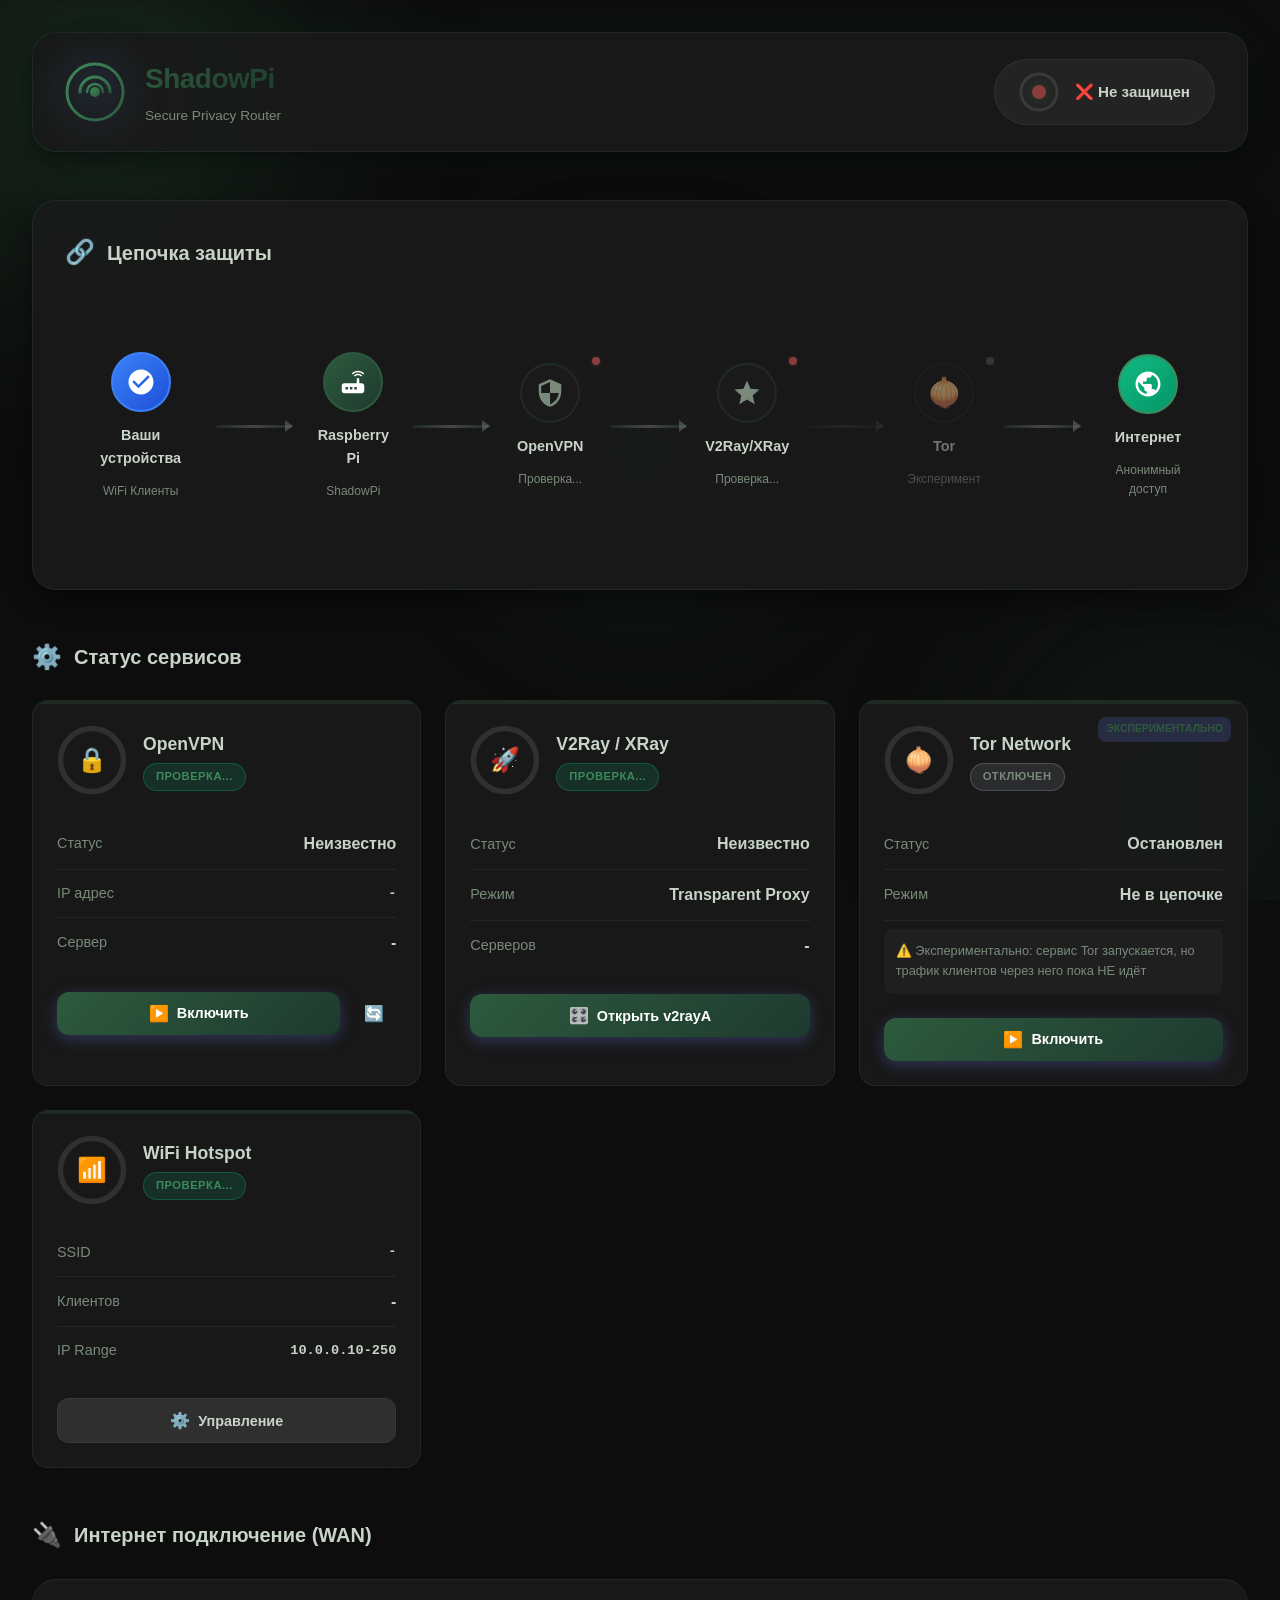
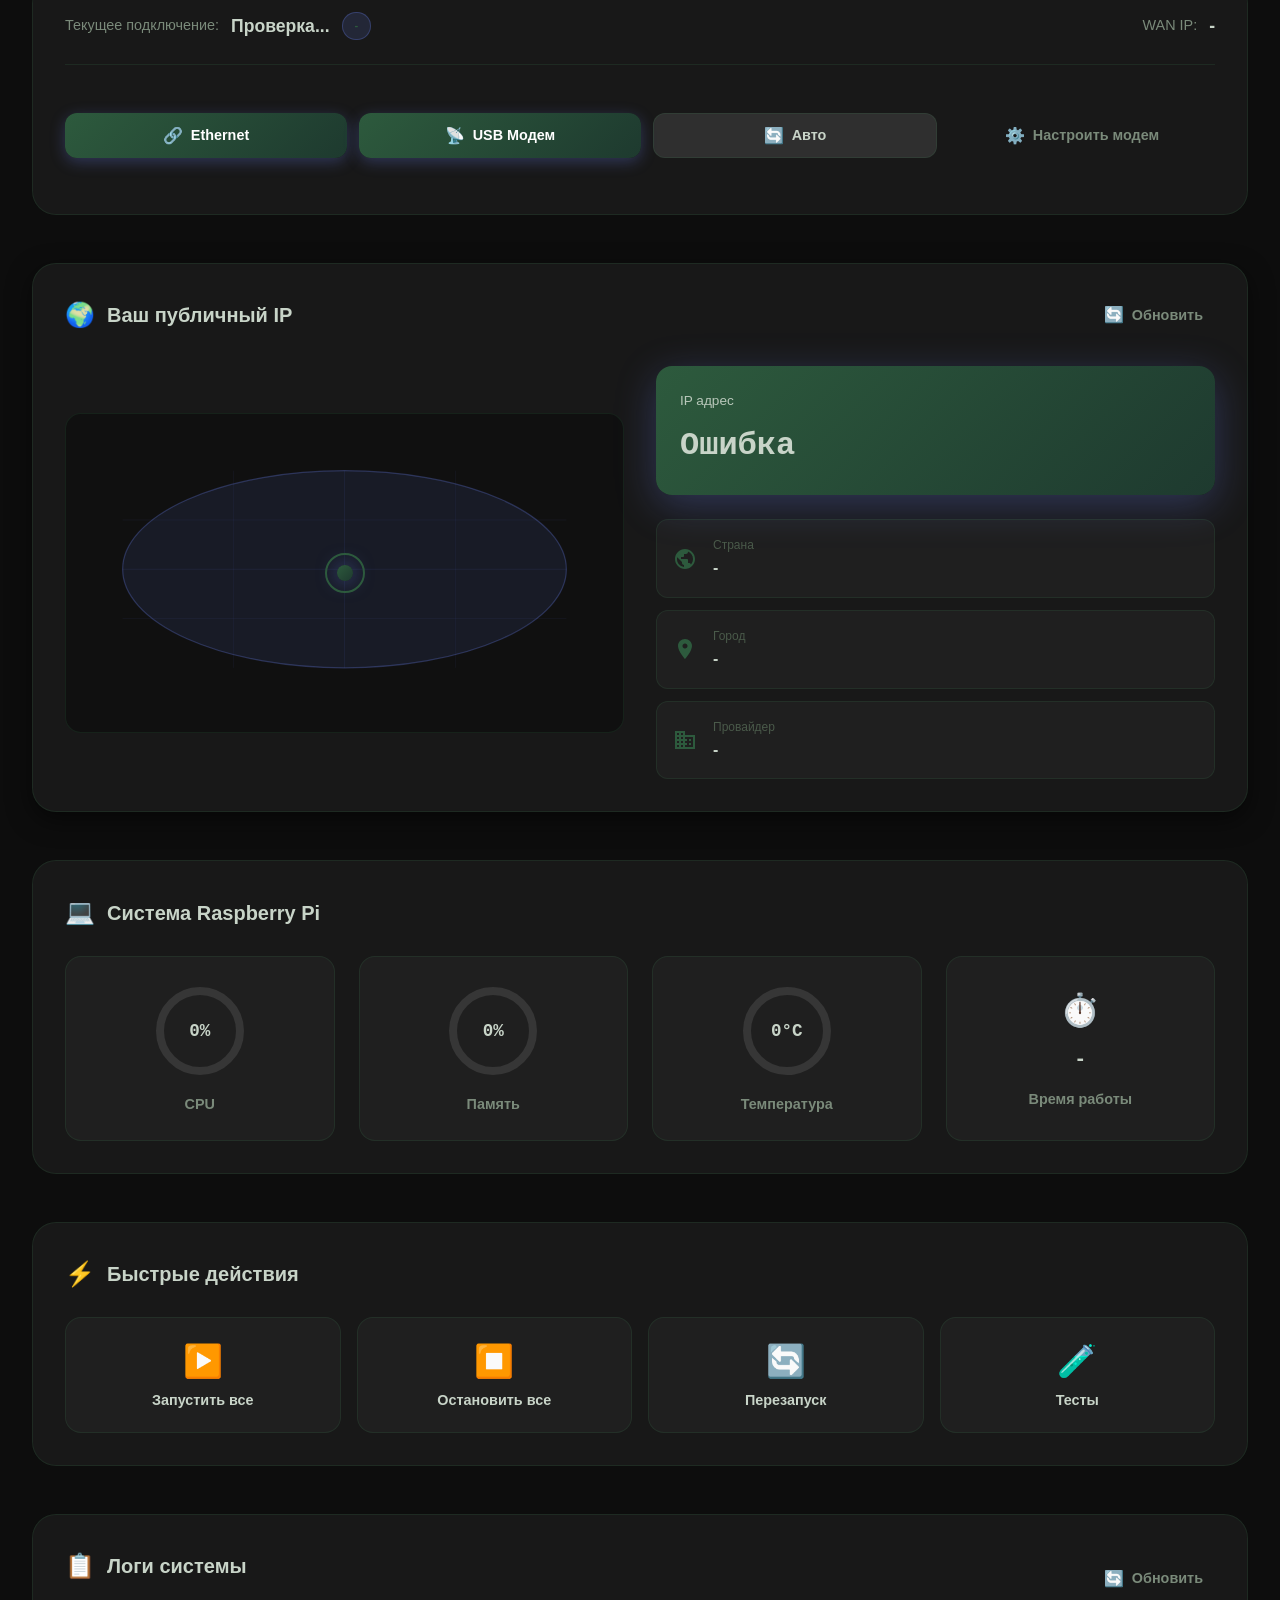
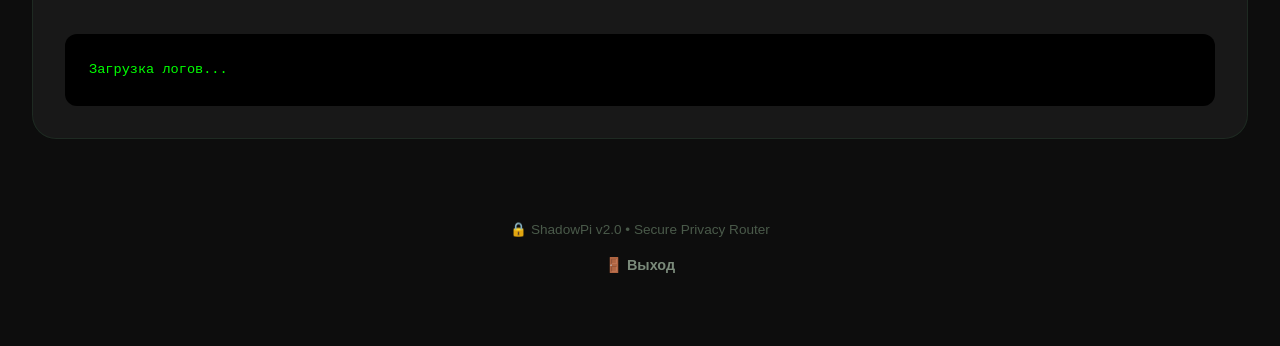
==== commit 203ae7f7: "Mark Tor "Paranoid" mode as experimental: it does not route traffic (lab T1) "Paranoid" mode only st" ====
--- a/web-ui/index.html
+++ b/web-ui/index.html
@@ -149,7 +149,7 @@
                     <div class="node-status"></div>
                     <div class="node-icon">🧅</div>
                     <span class="node-label">Tor</span>
-                    <span class="node-detail" id="torChainStatus">Опционально</span>
+                    <span class="node-detail" id="torChainStatus">Эксперимент</span>
                 </div>
 
                 <div class="chain-arrow" id="arrowInternet">
@@ -272,7 +272,7 @@
                             <h3>Tor Network</h3>
                             <span class="service-badge secondary" id="torBadge">Отключен</span>
                         </div>
-                        <span class="optional-badge">Опционально</span>
+                        <span class="optional-badge">Экспериментально</span>
                     </div>
                     <div class="service-details">
                         <div class="detail-row">
@@ -281,9 +281,9 @@
                         </div>
                         <div class="detail-row">
                             <span class="detail-label">Режим</span>
-                            <span class="detail-value">Опциональный слой</span>
-                        </div>
-                        <p class="service-note">🛡️ Дополнительный слой анонимности, снижает скорость</p>
+                            <span class="detail-value">Не в цепочке</span>
+                        </div>
+                        <p class="service-note" id="torNote">⚠️ Экспериментально: сервис Tor запускается, но трафик клиентов через него пока НЕ идёт</p>
                     </div>
                     <div class="service-actions">
                         <button class="btn btn-primary" onclick="toggleTor()" id="torToggleBtn">
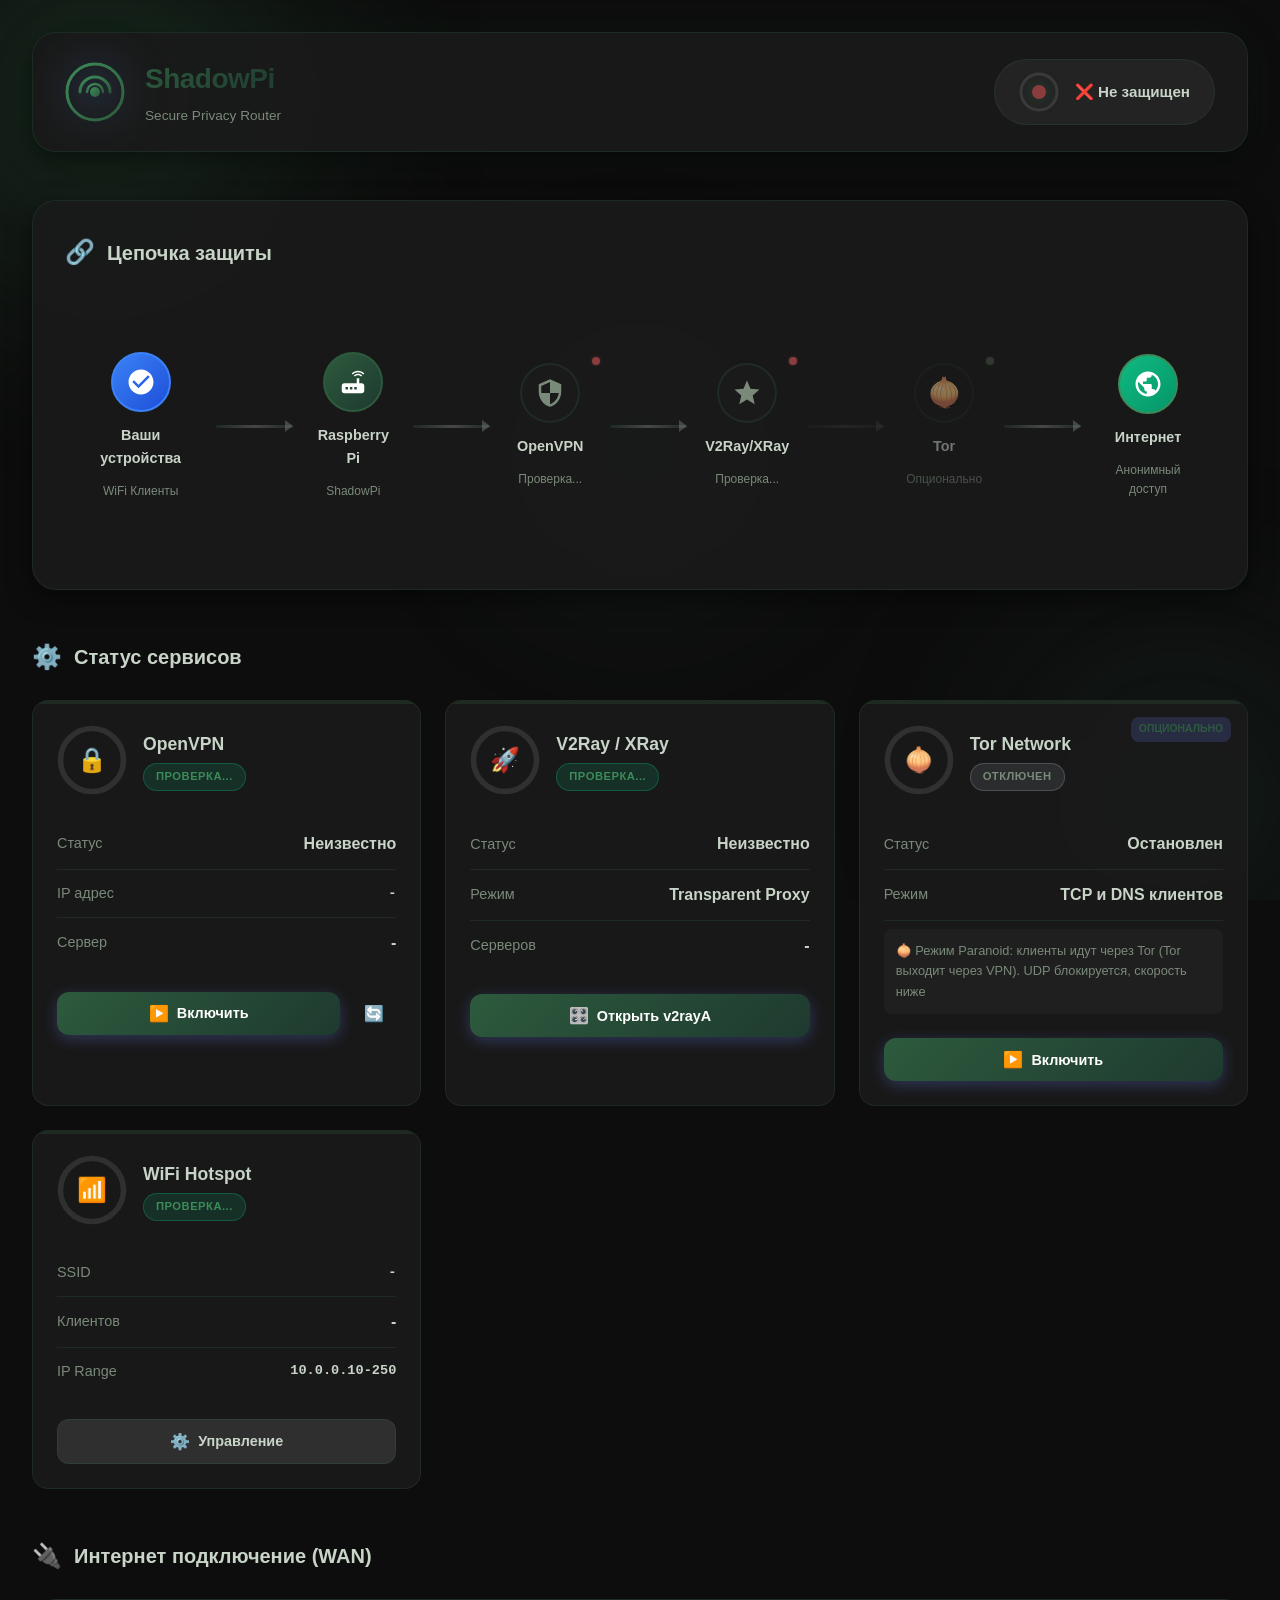
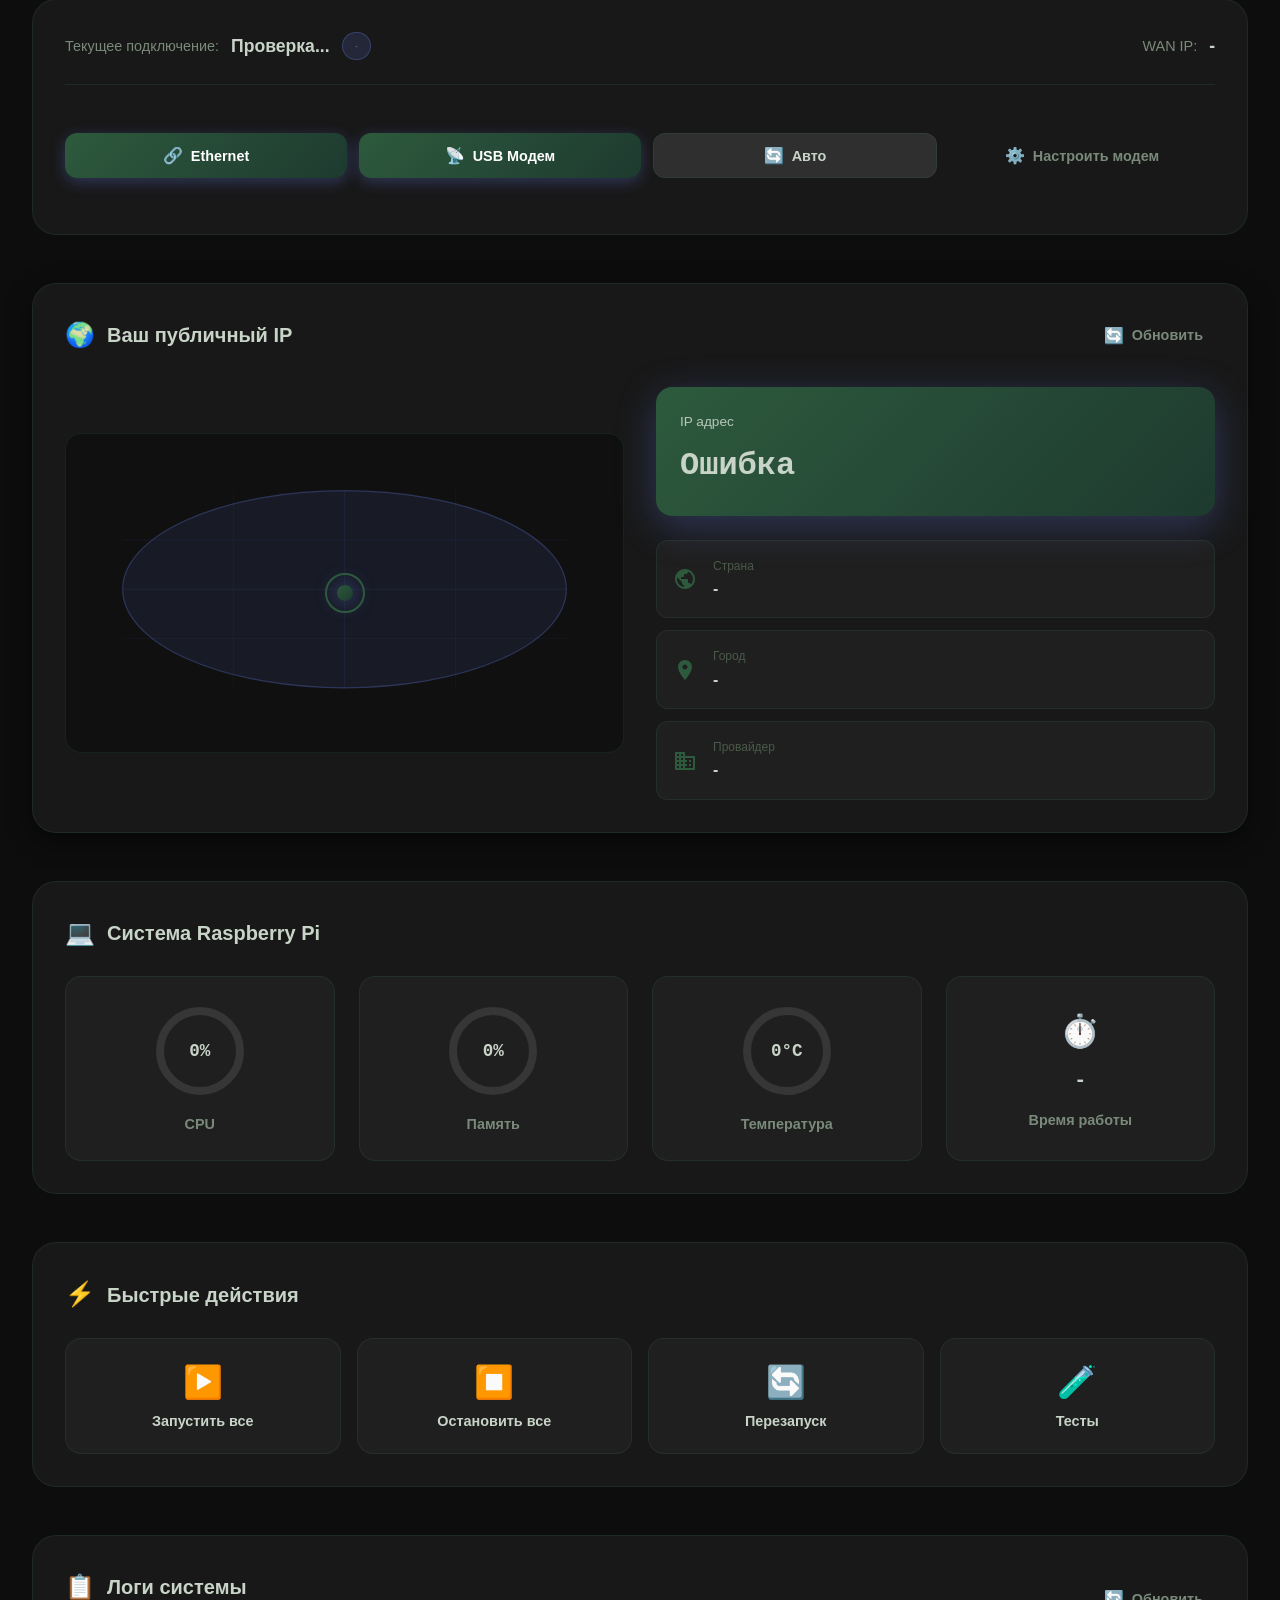
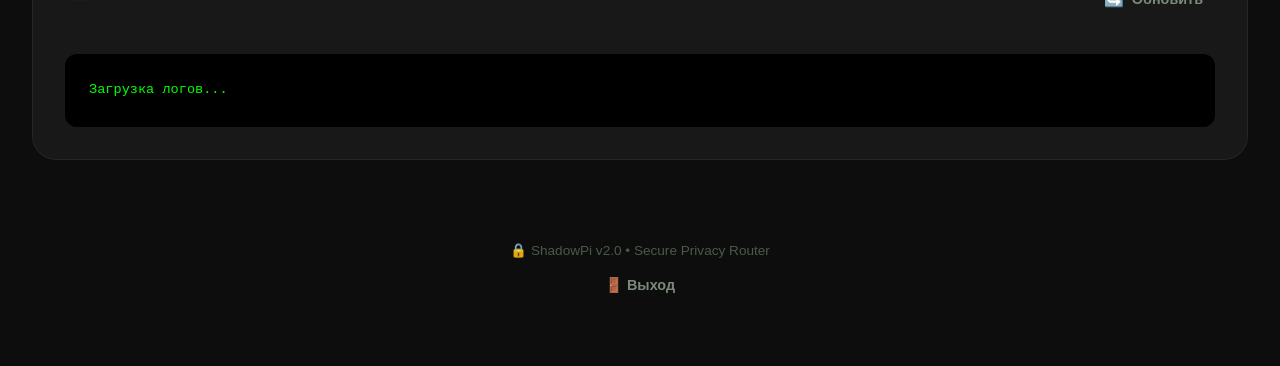
==== commit 03bd71e0: "Tor "Paranoid" mode: route clients through Tor for real (lab T1, T3, T4, T5) The mode only started t" ====
--- a/web-ui/index.html
+++ b/web-ui/index.html
@@ -149,7 +149,7 @@
                     <div class="node-status"></div>
                     <div class="node-icon">🧅</div>
                     <span class="node-label">Tor</span>
-                    <span class="node-detail" id="torChainStatus">Эксперимент</span>
+                    <span class="node-detail" id="torChainStatus">Опционально</span>
                 </div>
 
                 <div class="chain-arrow" id="arrowInternet">
@@ -272,7 +272,7 @@
                             <h3>Tor Network</h3>
                             <span class="service-badge secondary" id="torBadge">Отключен</span>
                         </div>
-                        <span class="optional-badge">Экспериментально</span>
+                        <span class="optional-badge">Опционально</span>
                     </div>
                     <div class="service-details">
                         <div class="detail-row">
@@ -281,9 +281,9 @@
                         </div>
                         <div class="detail-row">
                             <span class="detail-label">Режим</span>
-                            <span class="detail-value">Не в цепочке</span>
-                        </div>
-                        <p class="service-note" id="torNote">⚠️ Экспериментально: сервис Tor запускается, но трафик клиентов через него пока НЕ идёт</p>
+                            <span class="detail-value">TCP и DNS клиентов</span>
+                        </div>
+                        <p class="service-note" id="torNote">🧅 Режим Paranoid: клиенты идут через Tor (Tor выходит через VPN). UDP блокируется, скорость ниже</p>
                     </div>
                     <div class="service-actions">
                         <button class="btn btn-primary" onclick="toggleTor()" id="torToggleBtn">
